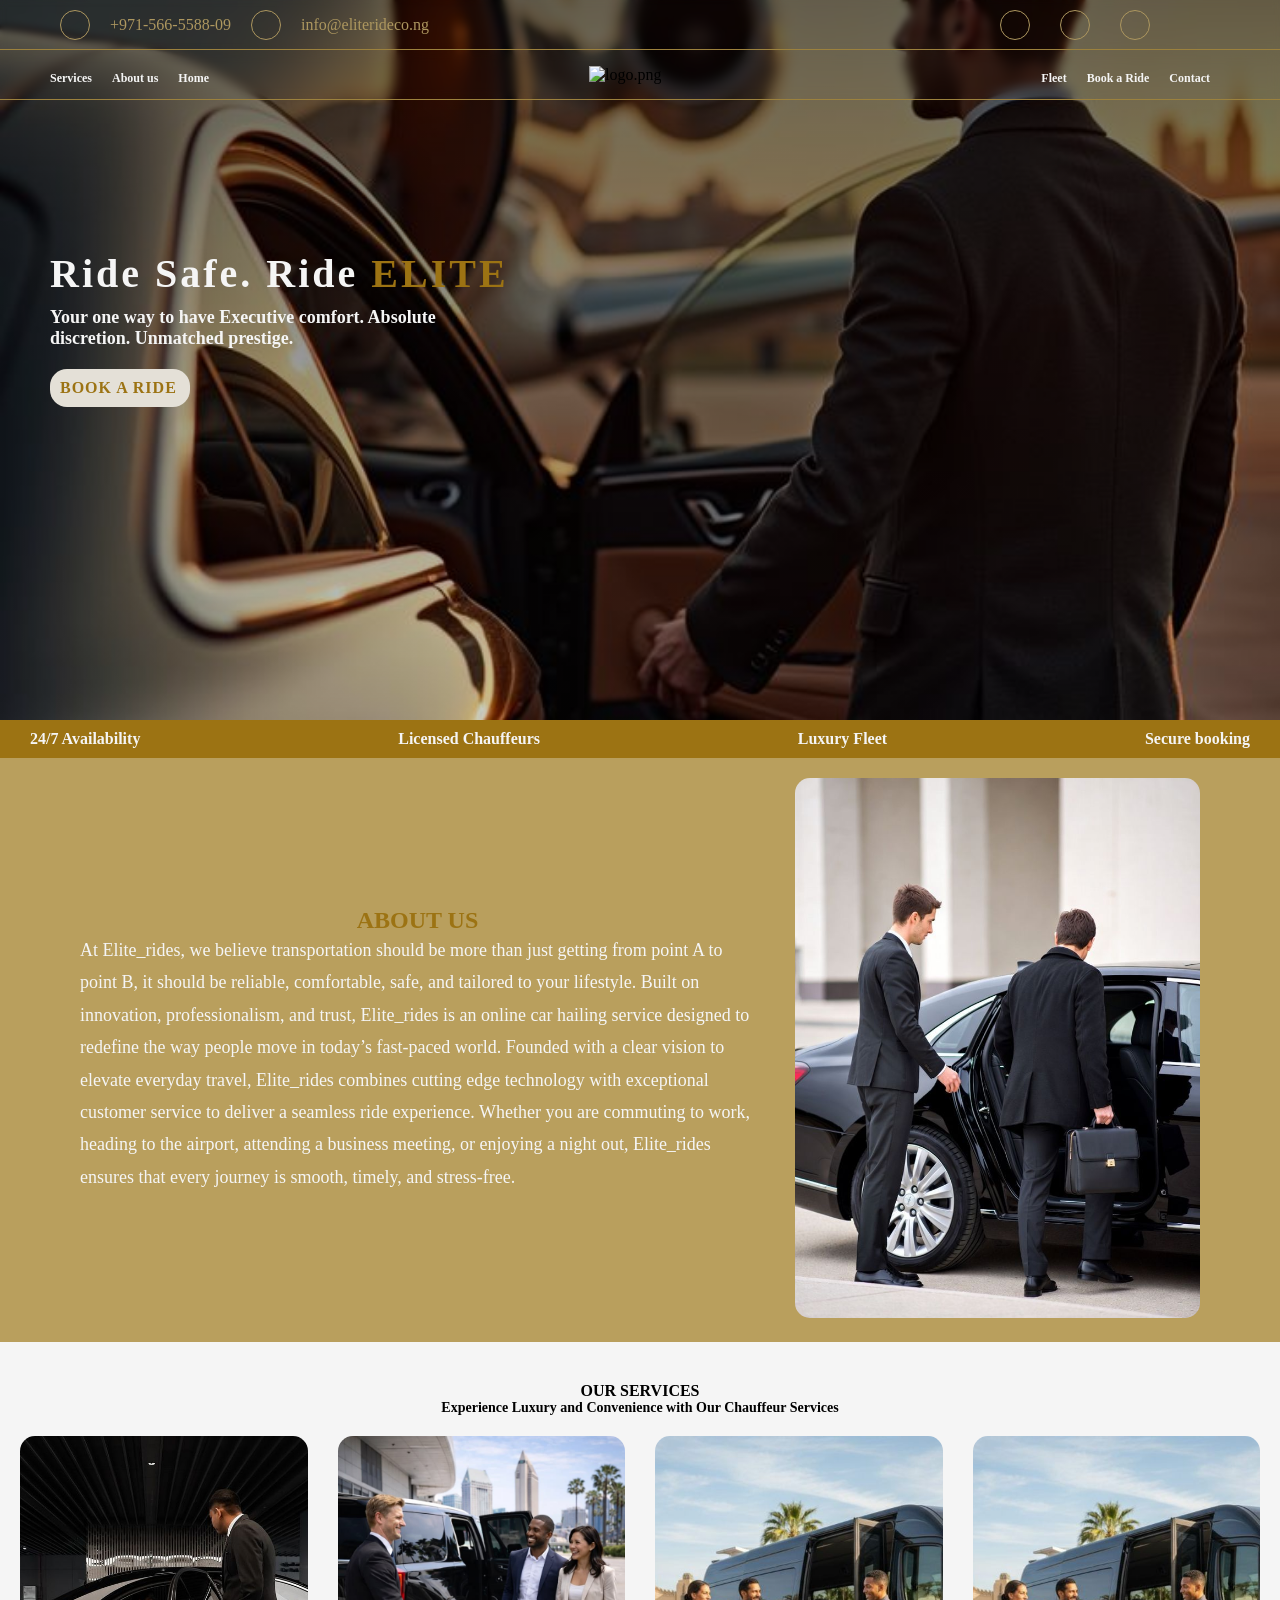
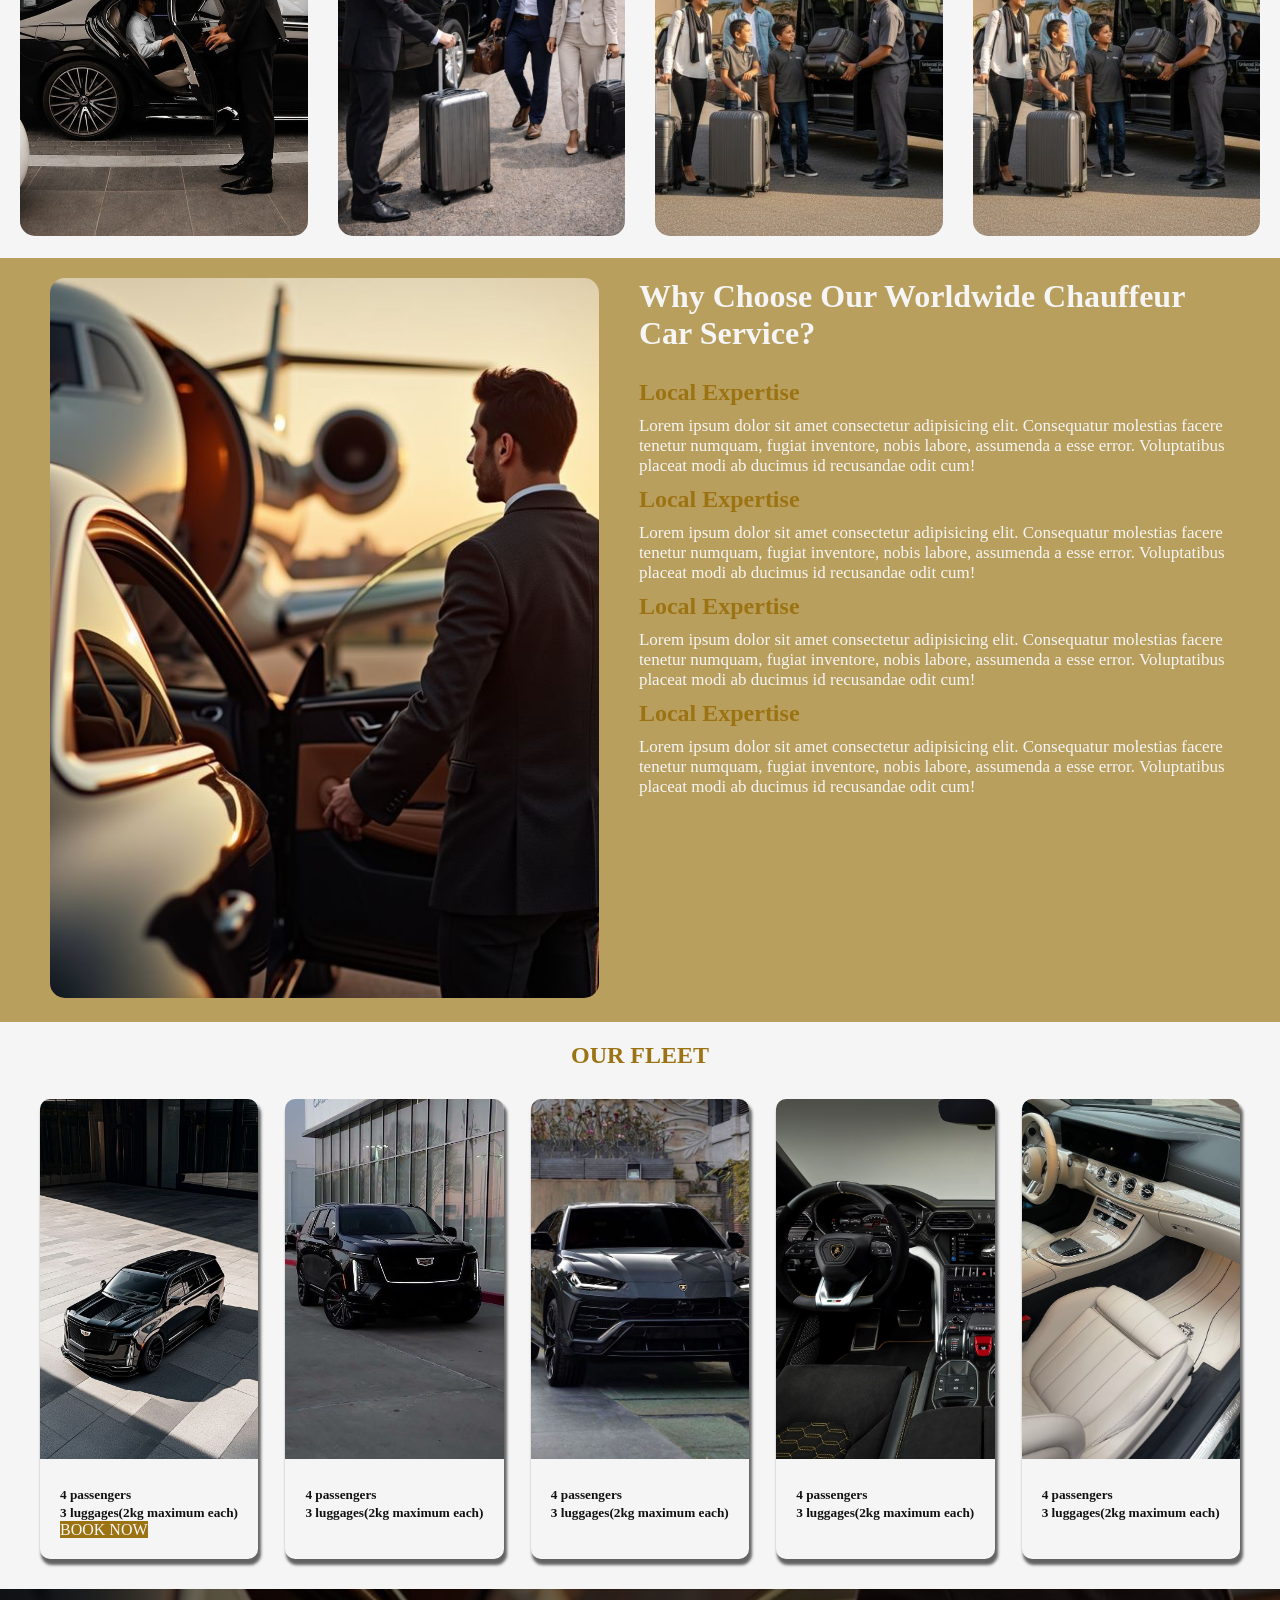
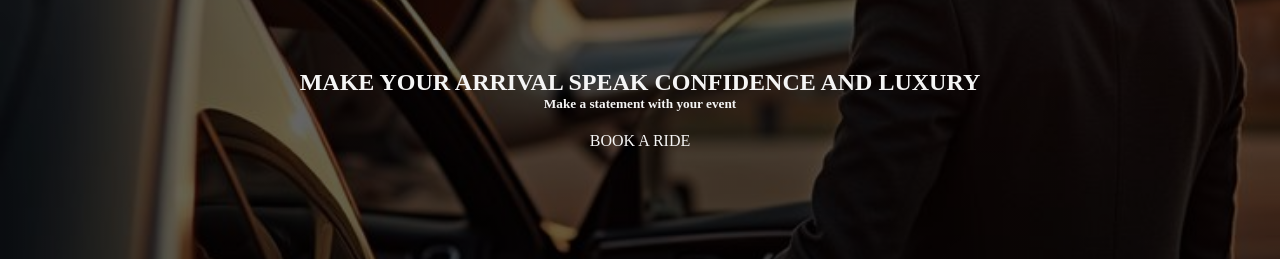
==== index.html @ 99f3d705 "another commit" ====
<!DOCTYPE html>
<html lang="en">
<head>
  <meta charset="UTF-8">
  <meta name="viewport" content="width=device-width, initial-scale=1.0">
  <title>EliteRides</title>
  <link rel="stylesheet" href="styles/index.css">
  <link rel="stylesheet" href="https://cdnjs.cloudflare.com/ajax/libs/font-awesome/7.0.1/css/all.min.css"/>
  <link rel="preconnect" href="https://fonts.googleapis.com">
  <link rel="preconnect" href="https://fonts.gstatic.com">
</head>
<body>
  <div class="header">
    <div class="top-nav">
      <div class="contact">
        <i class="fa-solid fa-phone"></i>
        <p>+971-566-5588-09</p>
        <i class="fa-regular fa-envelope"></i>
        <p>info@eliterideco.ng</p>
      </div>
      <div class="social">
        <a href="#"><i class="fa-brands fa-facebook"></i></a>
        <a href="#"><i class="fa-brands fa-google-plus-g"></i></a>
        <a href=""><i class="fa-brands fa-instagram"></i></a>
      </div>
    </div>

    <div class="navbar">
      <div class="nav">
        <nav class="navbar-links">
          <ul>
            <li><a href="services.html">Services</a></li>
            <li><a href="about.html">About us</a></li>
            <li><a href="#">Home</a></li>
          </ul>
        </nav>
      </div>
      <div class="logo">
        <img src="images/Logo.png" alt="logo.png">
      </div>
      <div class="nav">
        <nav class="navbar-links">
          <ul>
            <li><a href="fleet.html">Fleet</a></li>
            <li><a href="order.html">Book a Ride</a></li>
            <li><a href="contact.html">Contact</a></li>
            <li><a href="signin.html"><i class="fa-solid fa-user"></i></a></li>
          </ul>
        </nav>
      </div>
    </div>
    <div class="hero-text">
      <h1>Ride Safe. Ride <span>ELITE</span></h1>
      <p>Your one way to have Executive comfort. Absolute <br>discretion. Unmatched prestige.</p>
      <a href="">BOOK A RIDE</a>
    </div>
  </div>
  <div class="trust">
    <div class="trust-card">
      <i class="fa-regular fa-clock"></i>
      <p>24/7 Availability</p>
    </div>
    <div class="trust-card">
      <i class="fa-solid fa-user-tie"></i>
      <p>Licensed Chauffeurs</p>
    </div>
    <div class="trust-card">
      <i class="fa-solid fa-car-side"></i>
      <p>Luxury Fleet</p>
    </div>
    <div class="trust-card">
      <i class="fa-solid fa-shield-halved"></i>
      <p>Secure booking</p>
    </div>
  </div>
  <div class="about-us">
    <div class="about-content">
      <h2>ABOUT US</h2>
      <div class="about-text">
        <p>
          At Elite_rides, we believe transportation should be more than just getting from point A to point B, it should be reliable, comfortable, safe, and tailored to your lifestyle. Built on innovation, professionalism, and trust, Elite_rides is an online car hailing service designed to redefine the way people move in today’s fast-paced world.
          Founded with a clear vision to elevate everyday travel, Elite_rides combines cutting edge technology with exceptional customer service to deliver a seamless ride experience. Whether you are commuting to work, heading to the airport, attending a business meeting, or enjoying a night out, Elite_rides ensures that every journey is smooth, timely, and stress-free.
        </p>
      </div>
    </div>
    <div class="about-image">
      <img src="images/about_bg.jpg" >
    </div>
  </div>
  <div class="services">
    <h5>OUR SERVICES</h5>
    <p>Experience Luxury and Convenience with Our Chauffeur Services</p>
    <div class="services-grid">
      <div class="service-card">
        <img src="images/service1.jpg" alt="Airport Transfers">
        <div class="overlay">
          <h3>Airport Transfers</h3>
          <p>Seamless airport rides with luxury comfort and punctual service.</p>
          <a href="#">Contact Us →</a>
        </div>
      </div>
      <div class="service-card">
        <img src="images/service2.jpg" alt="Birthdays">
        <div class="overlay">
          <h3>Birthdays</h3>
          <p>Celebrate your special day in elegance and VIP style.</p>
          <a href="#">Contact Us →</a>
        </div>
      </div>
      <div class="service-card">
        <img src="images/service3.jpg" alt="Birthdays">
        <div class="overlay">
          <h3>Birthdays</h3>
          <p>Celebrate your special day in elegance and VIP style.</p>
          <a href="#">Contact Us →</a>
        </div>
      </div>
      <div class="service-card">
        <img src="images/service3.jpg" alt="Special Events">
        <div class="overlay">
          <h3>Special Events</h3>
          <p>Arrive in sophistication for weddings, galas and exclusive events.</p>
          <a href="#">Contact Us →</a>
        </div>
      </div>
    </div>
  </div>
  <!-- why choose us -->
  <div class="value">
    <div class="value-image">
      <img src="images/hero_bg.jpg" alt="value.png">
    </div>
    <div class="value-text">
      <h1>Why Choose Our Worldwide Chauffeur Car Service?</h1>
      <h2>Local Expertise</h2>
      <p>Lorem ipsum dolor sit amet consectetur adipisicing elit. Consequatur molestias facere tenetur numquam, fugiat inventore, nobis labore, assumenda a esse error. Voluptatibus placeat modi ab ducimus id recusandae odit cum!</p>
      <h2>Local Expertise</h2>
      <p>Lorem ipsum dolor sit amet consectetur adipisicing elit. Consequatur molestias facere tenetur numquam, fugiat inventore, nobis labore, assumenda a esse error. Voluptatibus placeat modi ab ducimus id recusandae odit cum!</p>
      <h2>Local Expertise</h2>
      <p>Lorem ipsum dolor sit amet consectetur adipisicing elit. Consequatur molestias facere tenetur numquam, fugiat inventore, nobis labore, assumenda a esse error. Voluptatibus placeat modi ab ducimus id recusandae odit cum!</p>
      <h2>Local Expertise</h2>
      <p>Lorem ipsum dolor sit amet consectetur adipisicing elit. Consequatur molestias facere tenetur numquam, fugiat inventore, nobis labore, assumenda a esse error. Voluptatibus placeat modi ab ducimus id recusandae odit cum!</p>
    </div>
  </div>
  <section>
    <div class="fleet">
      <h1>OUR FLEET</h1>
      <div class="fleet-grid">
        <div class="fleet-card">     
          <div class="fleet-image">     
            <img src="images/fleet1.jpg" alt="fleet1">
            <img src="images/fleet1b.jpg" alt="fleet1a">
            <img src="images/fleet2.jpg" alt="fleet1b">
            <img src="images/fleet2b.jpg" alt="fleet2b">
            <img src="images/fleet3b.jpg" alt="">
          </div>
          <div class="fleet-text">
            <h5><i class="fa-solid fa-users"></i> 4 passengers</h5>
            <h5><i class="fa-solid fa-suitcase"></i> 3 luggages(2kg maximum each)</h5>
            <a href="order.html">BOOK NOW</a>
          </div>
        </div>
         <div class="fleet-card">     
          <div class="fleet-image">     
            <img src="images/fleet1b.jpg" alt="fleet1a">
            <img src="images/fleet2.jpg" alt="fleet1b">
            <img src="images/fleet1.jpg" alt="fleet1">
            <img src="images/fleet3b.jpg" alt="">
            <img src="images/fleet2b.jpg" alt="fleet2b">
          </div>
          <div class="fleet-text">
            <h5><i class="fa-solid fa-users"></i> 4 passengers</h5>
            <h5><i class="fa-solid fa-suitcase"></i> 3 luggages(2kg maximum each)</h5>
          </div>
        </div>
         <div class="fleet-card">     
          <div class="fleet-image">     
            <img src="images/fleet2.jpg" alt="fleet1b">
            <img src="images/fleet2b.jpg" alt="fleet2b">
            <img src="images/fleet3b.jpg" alt="">
            <img src="images/fleet1b.jpg" alt="fleet1a">
            <img src="images/fleet1.jpg" alt="fleet1">
          </div>
          <div class="fleet-text">
            <h5><i class="fa-solid fa-users"></i> 4 passengers</h5>
            <h5><i class="fa-solid fa-suitcase"></i> 3 luggages(2kg maximum each)</h5>
          </div>
        </div>
        <div class="fleet-card">     
          <div class="fleet-image">     
            <img src="images/fleet2b.jpg" alt="fleet2b">
            <img src="images/fleet3b.jpg" alt="">
            <img src="images/fleet1b.jpg" alt="fleet1a">
            <img src="images/fleet1.jpg" alt="fleet1">
            <img src="images/fleet2.jpg" alt="fleet1b">
          </div>
          <div class="fleet-text">
            <h5><i class="fa-solid fa-users"></i> 4 passengers</h5>
            <h5><i class="fa-solid fa-suitcase"></i> 3 luggages(2kg maximum each)</h5>
          </div>
        </div>
         <div class="fleet-card">     
          <div class="fleet-image">     
            <img src="images/fleet3b.jpg" alt="">
            <img src="images/fleet1.jpg" alt="fleet1">
            <img src="images/fleet1b.jpg" alt="fleet1a">
            <img src="images/fleet2.jpg" alt="fleet1b">
            <img src="images/fleet2b.jpg" alt="fleet2b">
          </div>
          <div class="fleet-text">
            <h5><i class="fa-solid fa-users"></i> 4 passengers</h5>
            <h5><i class="fa-solid fa-suitcase"></i> 3 luggages(2kg maximum each)</h5>
          </div>
        </div>
      </div>
    </div>
  </section>
  <div class="cta">
    <div class="cta-text">
      <h2>MAKE YOUR ARRIVAL SPEAK CONFIDENCE AND LUXURY</h2>
      <h5>Make a statement with your event</h5>
      <a href="order.html">BOOK A RIDE</a>
    </div>
  </div>





  
  <script src="https://cdn.jsdelivr.net/npm/bootstrap@5.3.8/dist/js/bootstrap.bundle.min.js"></script>
</body>
</html>
---- styles/index.css ----
*{
  padding: 0;
  margin: 0;
  box-sizing: border-box;
}
body{
  font-family: "Lora", serif;
  background-color: #f5f5f5;
}
.header{
  background:linear-gradient(rgba(0,0,0,0.6),rgba(0,0,0,0.2)), url(../images/hero_bg.jpg);
  object-fit: center;
  background-size: cover;
  background-repeat: no-repeat;
  background-position: center;
  min-height: 80vh;
  width: 100%;
}
.top-nav{
  background: linear-gradient(rgba(0,0,0,0.4));
  backdrop-filter: blur(3px);
  border-bottom: 1px solid #9c813d;
  height: 50px;
  align-items: center;
  padding: 20px;
  display: flex;
  justify-content: space-between;
}
.contact{
  display: flex;
  gap: 20px;
  margin:0 40px;
  align-items: center;
  color: #ad975f;
}
.social{
  margin-right: 60px;
  padding-right: 50px;
  display: flex;
  gap: 30px;
}
.social a{
  text-decoration: none;
}
.contact i,
.social i{
  width: 30px;
  height: 30px;
  border: 1px solid #ad975f;  
  border-radius: 50%;         
  display: flex;
  align-items: center;
  justify-content: center;
  font-size: 13px;
  transition: 0.4s ease;
}
.social i{
  color: #ad975f;
}
.social i:hover{
  transform: translateX(-10px);
  color: #9c7313;            
  transition: 0.4s ease-in-out;
}
.navbar{
  display: flex;
  align-items: center;
  justify-content: space-between;
  padding: 10px 30px;
  background:linear-gradient(rgba(0,0,0,0.4));
  backdrop-filter: blur(6px);
  border-bottom: 1px solid #9c813d;
  height: 50px;
}
.logo img{
  height: 110px;
}
.navbar-links ul{
  display: flex;
  list-style: none;
  font-size: 12px;
  font-weight: 600;
  gap: 20px;
  padding-top: 7px;
}
.navbar-links a{
  text-decoration: none;
  color: #f5f5f5;
  font-size: 12px;
}
.navbar-links a:hover{
  color: #ad975f;
  cursor: pointer;
  transition: 0.4s ease;
}
.nav{
  padding: 0 20px;
}
.hero-text{
  display: flex;
  flex-direction: column;
  align-items: left;
  margin-top: 100px;
  padding: 50px;
  color: #f5f5f5;
  gap: 10px;
  text-wrap: wrap;
}
span{
  color: #9c7313;
}
.hero-text h1{
  font-weight: 900;
  font-size: 40px;
  letter-spacing: 3px;
}
.hero-text p{
  font-size: 18px;
  font-weight: 800;
}
.hero-text a{
  margin-top: 10px;
  letter-spacing: 1px;
  padding: 10px;
  font-size: 16px;
  font-weight: bolder;
  border-radius: 17px;
  text-decoration: none;
  color: #9c7313;
  background: #e4e0d7;
  width: 140px;
  position: left;
  transition: 0.6s ease-in-out;
} 
.hero-text a:hover{
  color: #f5f5f5;
  background: #9c7313;
  cursor: pointer;
}
.trust{
  display: flex;
  justify-content: space-between;
  padding: 10px 30px;
  background: #9c7313;
}
.trust-card{
  text-align: center;
  font-weight: 600;
  color: #f5f5f5;
}
.trust-card i{
  font-size: 18px;
}
.trust-card p{
  font-size: 16px;
}
.about-content h2{
  color: #9c7313;
  text-align: center;
}
.about-us{
  display: flex;
  gap: 20px;
  padding: 20px 80px ;
  align-items: center;
  justify-content: space-between;
  gap: 40px;
  background: #b99f5d;
  color: #f5f5f5;
}
.about-content{
  flex: 1.5;
}
.about-text p{
  line-height: 1.8;
  font-size: 18px;
  font-weight: 500;
}
.about-image{
  flex: 0.9;
}
.about-image img{
  width: 100%;
  border-radius: 15px;
  height: 60vh;
  object-fit: cover;
}
.services{
  background: #f5f5f5;
  padding: 20px;
}
.services h5,
.services p{
  text-align: center;
}
.services h5{
  font-size: 16px;
  margin-top: 20px;
  font-weight: 900;
}
.services p{
  font-size: 14px;
  font-weight: 800;
  margin-bottom: 20px;
}
.services-grid{
  display: flex;
  gap: 30px;
}
.service-card{
  position: relative;
  width: 100%;
  height: 400px;
  border-radius: 15px;
  overflow: hidden;
  cursor: pointer;
}
.service-card img{
  width: 100%;
  height: 100%;
  object-fit: cover;
  transition: transform 0.5s ease;
}
.overlay{
  position: absolute;
  inset: 0;
  background: rgba(51, 46, 41, 0.6);
  color: #f5f5f5;
  padding: 20px;
  display: flex;
  flex-direction: column;
  justify-content: flex-end;
  opacity: 0;
  transition: opacity 0.4s ease;
}
.overlay h3{
 margin-bottom: 25px;
}
.overlay a{
  text-decoration: none;
  color: #9c7313;
  font-weight: 700;
}
.overlay a:hover{
  color: #f5f5f5;
  transition: 0.3s ease-in-out;
}
.service-card:hover img{
  transform: scale(1.1);
}
.service-card:hover .overlay{
  opacity: 1;
}
.value{
  display: flex;
  gap: 40px;
  background: #b99f5d;
  color: #f5f5f5;
  padding: 20px 50px ;
  margin-top: 2px;
}
.value-image{
  flex: 1.3;
}
.value-image img{
  width: 100%;
  border-radius: 15px;
  height: 80vh;
  object-fit: cover;
}
.value-text{
  flex: 1.4;
}
.value-text h1{
  color:#f5f5f5;
  margin-bottom: 17px;
  font-weight: 900;
}
.value-text h2{
  color:#9c7313;
  margin-bottom: 10px;
  padding-top: 10px;
}
.value-text p{
  color: #f5f5f5;
  font-size: 17px;
}
.fleet h1{
  color: #9c7313;
  text-align: center;
  padding: 20px;
  font-weight: 800;
}
.fleet-grid{
  padding: 10px 40px;
  display: flex;
  gap: 27px;
}
.fleet-card{
  width: 100%;
  display: flex;
  flex-direction: column;
  gap: 6px;
  border-radius: 10px;
  margin-bottom: 20px;
  position: relative;
  overflow: hidden;
  box-shadow: 2px 5px 3px 1px rgba(0,0,0,0.6);
}
.fleet-image{
  display: flex;
  width: 500%; 
  height: 40vh;
  animation: slideShow 24s infinite ;
}
.fleet-image img{
  width: 20%;
  height: 40vh;
  object-fit: cover;
  object-position: center;
  flex-shrink: 0;
}
@keyframes slideShow {
  0%, 20% {transform: translateX(0); }
  25%, 45% { transform: translateX(-20%); }
  50%, 70% { transform: translateX(-40%); }
  75%, 95% { transform: translateX(-60%); }
  99.9% { transform: translateX(-80%); }
  100%{transform: translateX(100%);}
}
.fleet-text{
  padding: 20px;
}
.fleet-text h5 i{
  color: #9c7313;
  font-size: 16px;
}
.fleet-text h5{
  color: #111111;
  font-weight: bold;
}
.fleet-text a{
  text-decoration: none;
  color: #f5f5f5;
  background: #9c7313;
}
.cta{
  background: linear-gradient(rgba(0,0,0,0.6), rgba(0,0,0,0.6)), url(../images/hero_bg.jpg) ;
  height: 30vh;
 background-position: center;
 background-repeat: no-repeat;
 background-size: cover;
 text-align: center;
 padding: 80px;
 color: #f5f5f5;
}
.cta a{
  display: block;
  color: #f5f5f5;
  text-decoration: none;
  padding-top: 20px;
}
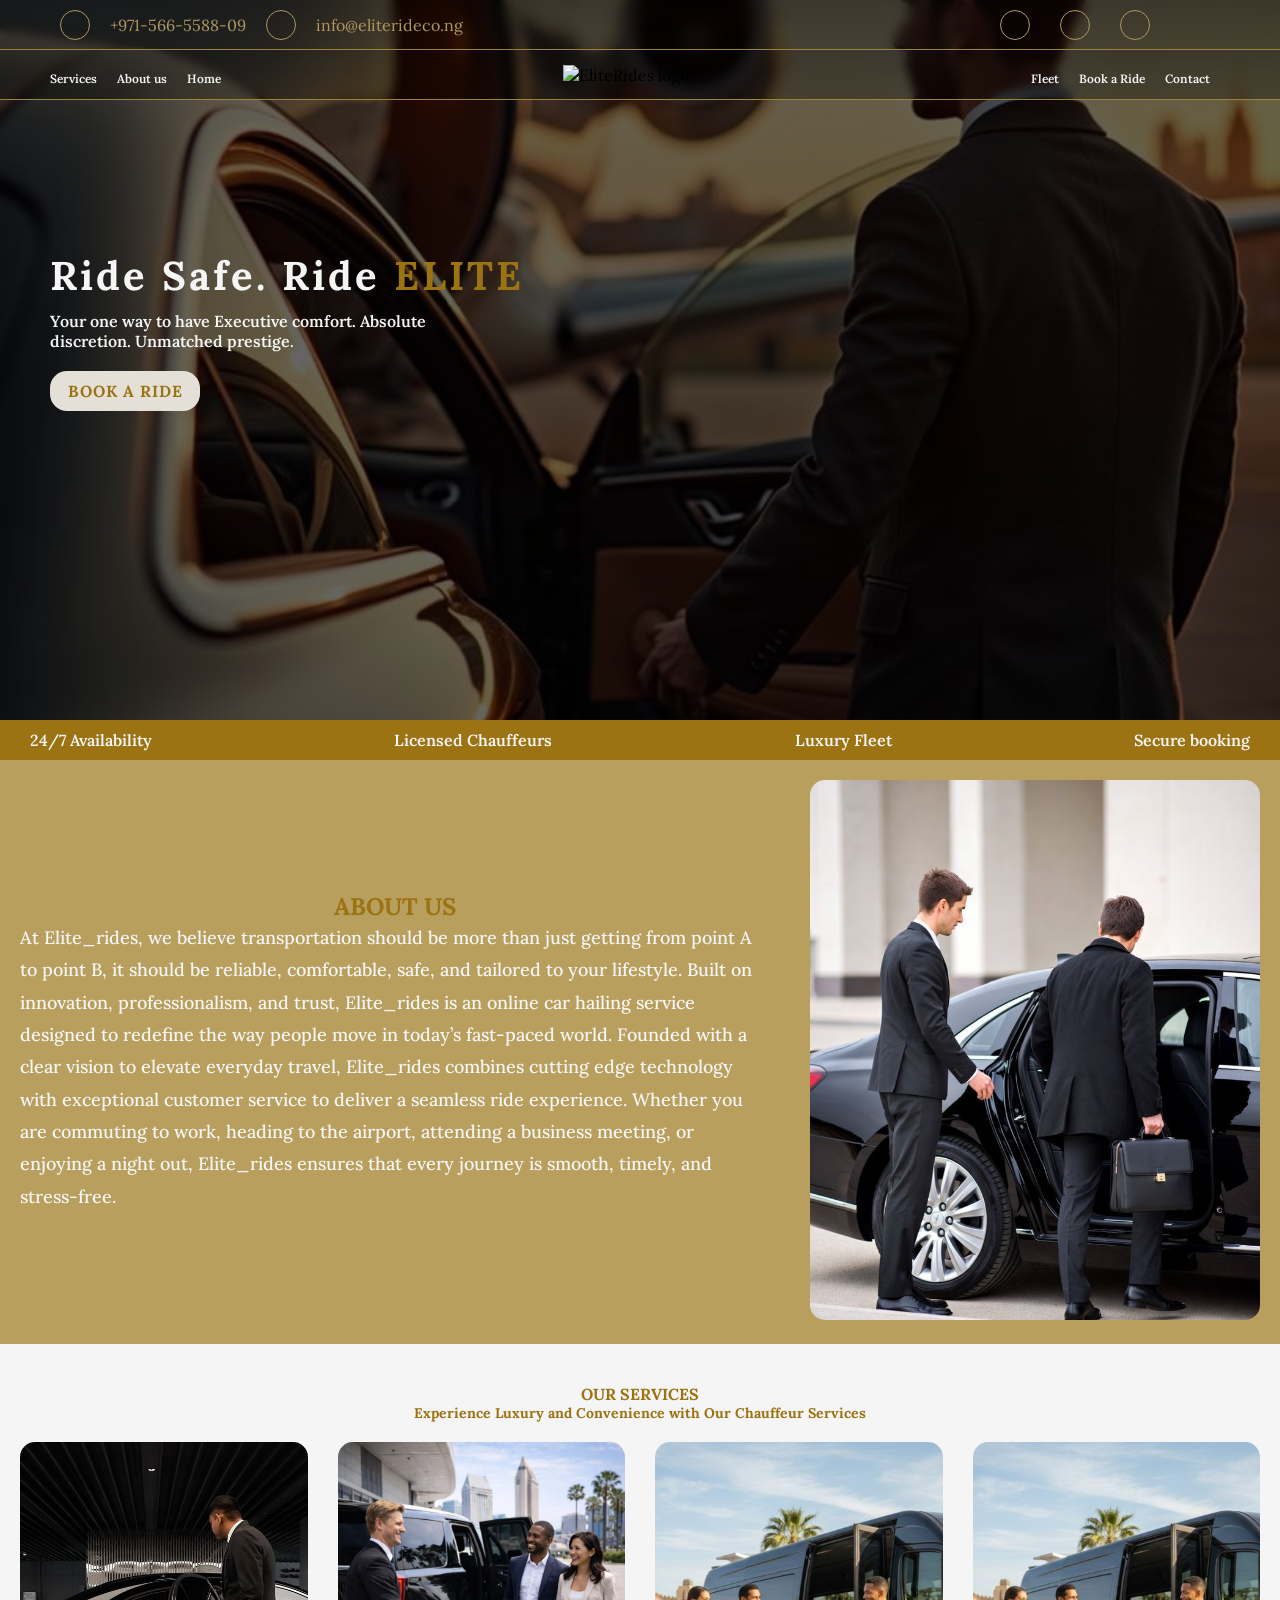
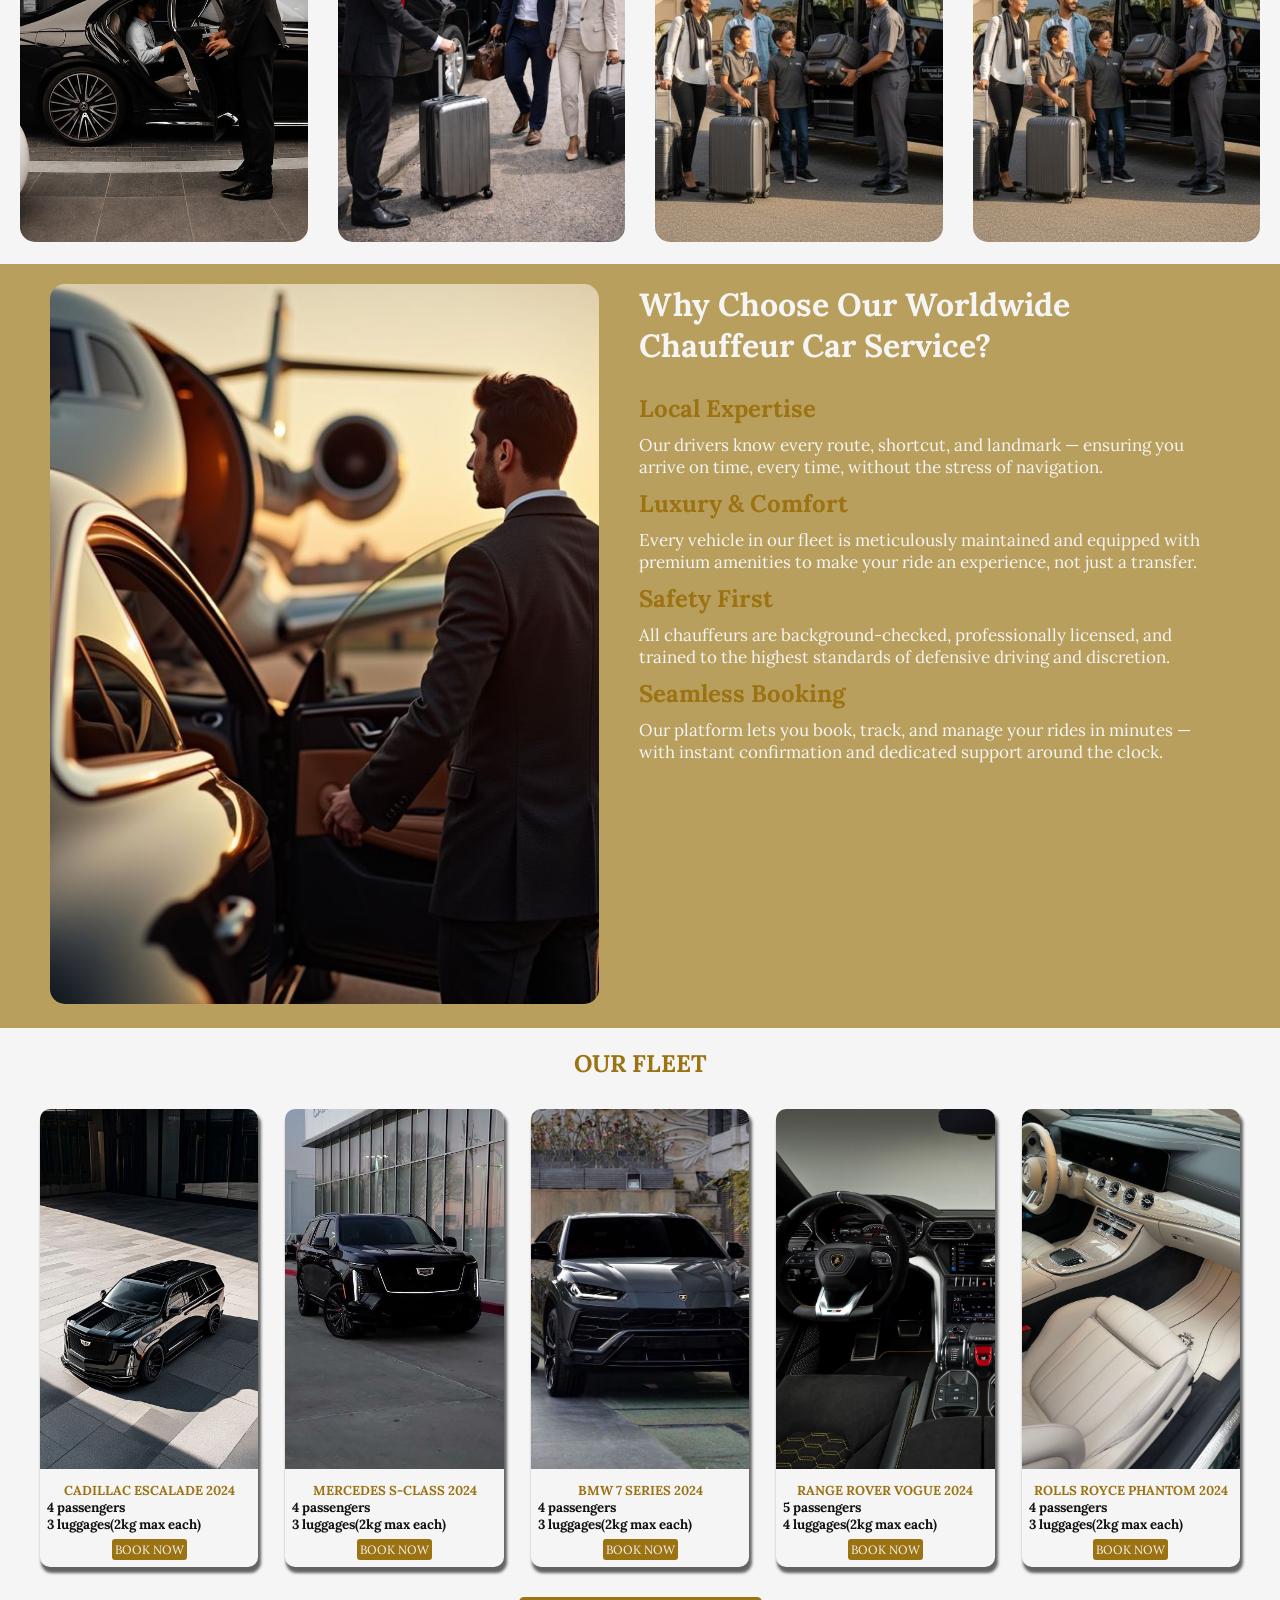
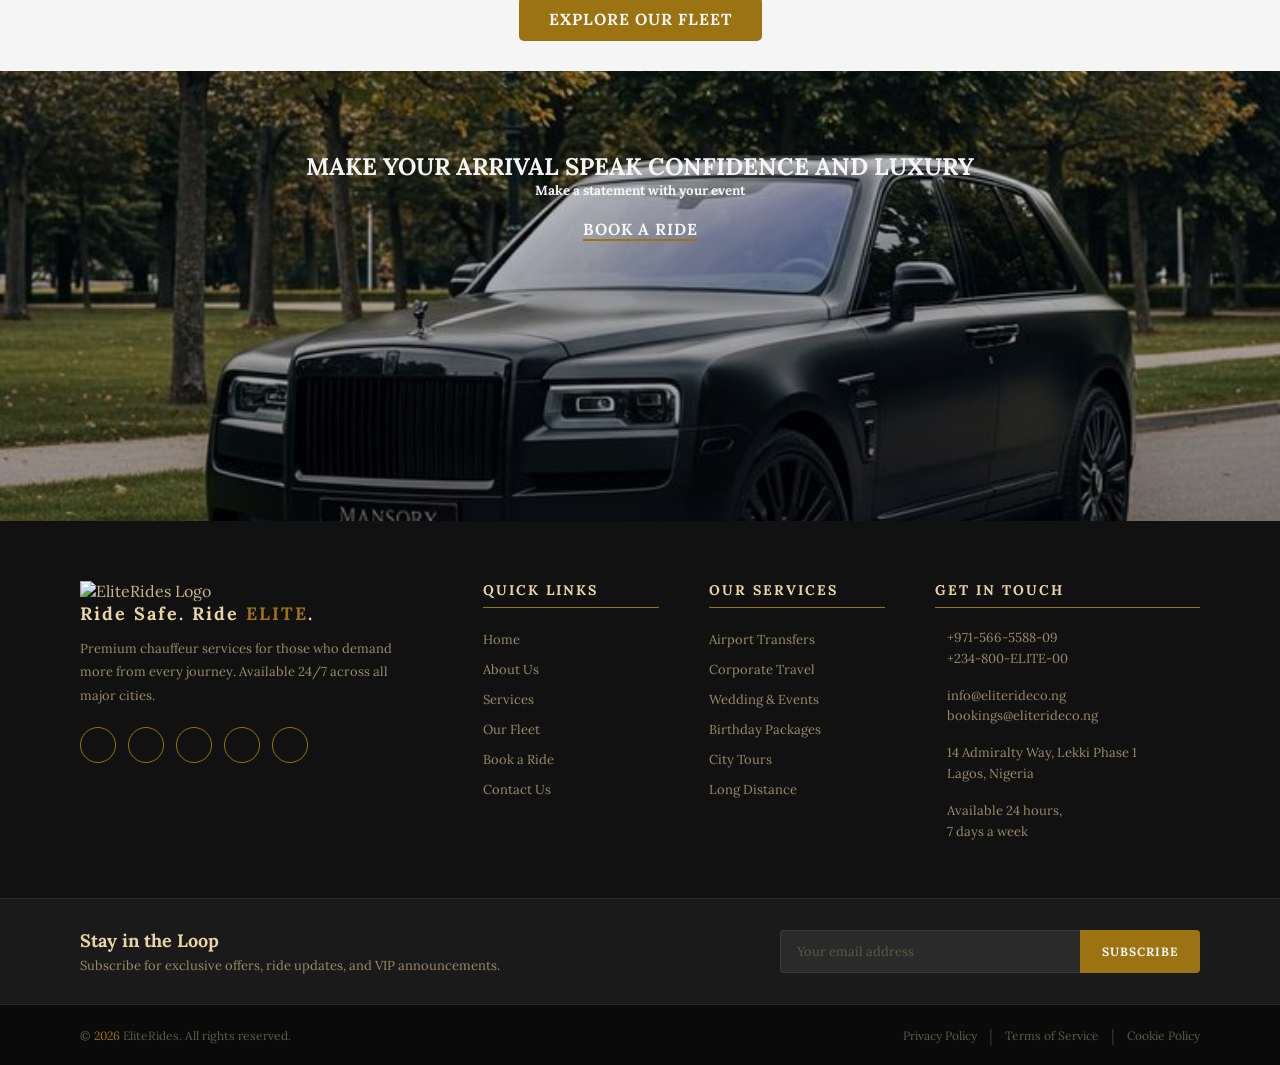
==== commit 10c5b3f5: "update" ====
--- a/index.html
+++ b/index.html
@@ -5,9 +5,8 @@
   <meta name="viewport" content="width=device-width, initial-scale=1.0">
   <title>EliteRides</title>
   <link rel="stylesheet" href="styles/index.css">
-  <link rel="stylesheet" href="https://cdnjs.cloudflare.com/ajax/libs/font-awesome/7.0.1/css/all.min.css"/>
-  <link rel="preconnect" href="https://fonts.googleapis.com">
-  <link rel="preconnect" href="https://fonts.gstatic.com">
+ <link rel="stylesheet" href="https://cdnjs.cloudflare.com/ajax/libs/font-awesome/7.0.1/css/all.min.css"/>
+ <link href="https://fonts.googleapis.com/css2?family=Lora:wght@400;500;600;700;800;900&family=Cormorant+Garamond:wght@300;400;600;700&display=swap" rel="stylesheet">
 </head>
 <body>
   <div class="header">
@@ -36,7 +35,7 @@
         </nav>
       </div>
       <div class="logo">
-        <img src="images/Logo.png" alt="logo.png">
+        <img src="images/Logo.png" alt="EliteRides logo">
       </div>
       <div class="nav">
         <nav class="navbar-links">
@@ -52,9 +51,11 @@
     <div class="hero-text">
       <h1>Ride Safe. Ride <span>ELITE</span></h1>
       <p>Your one way to have Executive comfort. Absolute <br>discretion. Unmatched prestige.</p>
-      <a href="">BOOK A RIDE</a>
-    </div>
-  </div>
+      <a href="booking.html">BOOK A RIDE</a>
+    </div>
+  </div>
+
+  <!-- Trust Bar -->
   <div class="trust">
     <div class="trust-card">
       <i class="fa-regular fa-clock"></i>
@@ -73,6 +74,8 @@
       <p>Secure booking</p>
     </div>
   </div>
+
+  <!-- About Us -->
   <div class="about-us">
     <div class="about-content">
       <h2>ABOUT US</h2>
@@ -84,9 +87,11 @@
       </div>
     </div>
     <div class="about-image">
-      <img src="images/about_bg.jpg" >
-    </div>
-  </div>
+      <img src="images/about_bg.jpg" alt="about EliteRides" >
+    </div>
+  </div>
+
+  <!-- services -->
   <div class="services">
     <h5>OUR SERVICES</h5>
     <p>Experience Luxury and Convenience with Our Chauffeur Services</p>
@@ -96,7 +101,7 @@
         <div class="overlay">
           <h3>Airport Transfers</h3>
           <p>Seamless airport rides with luxury comfort and punctual service.</p>
-          <a href="#">Contact Us →</a>
+          <a href="contact.html">Contact Us →</a>
         </div>
       </div>
       <div class="service-card">
@@ -104,15 +109,15 @@
         <div class="overlay">
           <h3>Birthdays</h3>
           <p>Celebrate your special day in elegance and VIP style.</p>
-          <a href="#">Contact Us →</a>
+          <a href="contact.html">Contact Us →</a>
         </div>
       </div>
       <div class="service-card">
-        <img src="images/service3.jpg" alt="Birthdays">
+        <img src="images/service3.jpg" alt="Corporate Travel">
         <div class="overlay">
-          <h3>Birthdays</h3>
-          <p>Celebrate your special day in elegance and VIP style.</p>
-          <a href="#">Contact Us →</a>
+          <h3>Corporate Travel</h3>
+          <p>Executive transfers for meetings, roadshows, and business events.</p>
+          <a href="contact.html">Contact Us →</a>
         </div>
       </div>
       <div class="service-card">
@@ -120,28 +125,31 @@
         <div class="overlay">
           <h3>Special Events</h3>
           <p>Arrive in sophistication for weddings, galas and exclusive events.</p>
-          <a href="#">Contact Us →</a>
-        </div>
-      </div>
-    </div>
-  </div>
-  <!-- why choose us -->
-  <div class="value">
+          <a href="contact.html">Contact Us →</a>
+        </div>
+      </div>
+    </div>
+  </div>
+  
+   <!-- why choose us -->
+   <div class="value">
     <div class="value-image">
       <img src="images/hero_bg.jpg" alt="value.png">
     </div>
     <div class="value-text">
       <h1>Why Choose Our Worldwide Chauffeur Car Service?</h1>
       <h2>Local Expertise</h2>
-      <p>Lorem ipsum dolor sit amet consectetur adipisicing elit. Consequatur molestias facere tenetur numquam, fugiat inventore, nobis labore, assumenda a esse error. Voluptatibus placeat modi ab ducimus id recusandae odit cum!</p>
-      <h2>Local Expertise</h2>
-      <p>Lorem ipsum dolor sit amet consectetur adipisicing elit. Consequatur molestias facere tenetur numquam, fugiat inventore, nobis labore, assumenda a esse error. Voluptatibus placeat modi ab ducimus id recusandae odit cum!</p>
-      <h2>Local Expertise</h2>
-      <p>Lorem ipsum dolor sit amet consectetur adipisicing elit. Consequatur molestias facere tenetur numquam, fugiat inventore, nobis labore, assumenda a esse error. Voluptatibus placeat modi ab ducimus id recusandae odit cum!</p>
-      <h2>Local Expertise</h2>
-      <p>Lorem ipsum dolor sit amet consectetur adipisicing elit. Consequatur molestias facere tenetur numquam, fugiat inventore, nobis labore, assumenda a esse error. Voluptatibus placeat modi ab ducimus id recusandae odit cum!</p>
-    </div>
-  </div>
+      <p>Our drivers know every route, shortcut, and landmark — ensuring you arrive on time, every time, without the stress of navigation.</p>
+      <h2>Luxury & Comfort</h2>
+      <p>Every vehicle in our fleet is meticulously maintained and equipped with premium amenities to make your ride an experience, not just a transfer.</p>
+      <h2>Safety First</h2>
+      <p>All chauffeurs are background-checked, professionally licensed, and trained to the highest standards of defensive driving and discretion.</p>
+      <h2>Seamless Booking</h2>
+      <p>Our platform lets you book, track, and manage your rides in minutes — with instant confirmation and dedicated support around the clock.</p>
+    </div>
+  </div>
+
+  <!-- fleet -->
   <section>
     <div class="fleet">
       <h1>OUR FLEET</h1>
@@ -152,12 +160,13 @@
             <img src="images/fleet1b.jpg" alt="fleet1a">
             <img src="images/fleet2.jpg" alt="fleet1b">
             <img src="images/fleet2b.jpg" alt="fleet2b">
-            <img src="images/fleet3b.jpg" alt="">
-          </div>
-          <div class="fleet-text">
+            <img src="images/fleet3b.jpg" alt="fleet3b">
+          </div>
+          <div class="fleet-text">
+            <h4>CADILLAC ESCALADE 2024</h4>
             <h5><i class="fa-solid fa-users"></i> 4 passengers</h5>
-            <h5><i class="fa-solid fa-suitcase"></i> 3 luggages(2kg maximum each)</h5>
-            <a href="order.html">BOOK NOW</a>
+            <h5><i class="fa-solid fa-suitcase"></i> 3 luggages(2kg max each)</h5>
+            <a href="booking.html">BOOK NOW</a>
           </div>
         </div>
          <div class="fleet-card">     
@@ -165,69 +174,180 @@
             <img src="images/fleet1b.jpg" alt="fleet1a">
             <img src="images/fleet2.jpg" alt="fleet1b">
             <img src="images/fleet1.jpg" alt="fleet1">
-            <img src="images/fleet3b.jpg" alt="">
-            <img src="images/fleet2b.jpg" alt="fleet2b">
-          </div>
-          <div class="fleet-text">
+            <img src="images/fleet3b.jpg" alt="fleet3b">
+            <img src="images/fleet2b.jpg" alt="fleet2b">
+          </div>
+          <div class="fleet-text">
+             <h4>MERCEDES S-CLASS 2024</h4>
             <h5><i class="fa-solid fa-users"></i> 4 passengers</h5>
-            <h5><i class="fa-solid fa-suitcase"></i> 3 luggages(2kg maximum each)</h5>
+            <h5><i class="fa-solid fa-suitcase"></i> 3 luggages(2kg max each)</h5>
+            <a href="booking.html">BOOK NOW</a>
           </div>
         </div>
          <div class="fleet-card">     
           <div class="fleet-image">     
             <img src="images/fleet2.jpg" alt="fleet1b">
             <img src="images/fleet2b.jpg" alt="fleet2b">
-            <img src="images/fleet3b.jpg" alt="">
-            <img src="images/fleet1b.jpg" alt="fleet1a">
-            <img src="images/fleet1.jpg" alt="fleet1">
-          </div>
-          <div class="fleet-text">
+            <img src="images/fleet3b.jpg" alt="fleet3b">
+            <img src="images/fleet1b.jpg" alt="fleet1a">
+            <img src="images/fleet1.jpg" alt="fleet1">
+          </div>
+          <div class="fleet-text">
+             <h4>BMW 7 SERIES 2024</h4>
             <h5><i class="fa-solid fa-users"></i> 4 passengers</h5>
-            <h5><i class="fa-solid fa-suitcase"></i> 3 luggages(2kg maximum each)</h5>
+            <h5><i class="fa-solid fa-suitcase"></i> 3 luggages(2kg max each)</h5>
+            <a href="booking.html">BOOK NOW</a>
           </div>
         </div>
         <div class="fleet-card">     
           <div class="fleet-image">     
             <img src="images/fleet2b.jpg" alt="fleet2b">
-            <img src="images/fleet3b.jpg" alt="">
-            <img src="images/fleet1b.jpg" alt="fleet1a">
-            <img src="images/fleet1.jpg" alt="fleet1">
-            <img src="images/fleet2.jpg" alt="fleet1b">
-          </div>
-          <div class="fleet-text">
+            <img src="images/fleet3b.jpg" alt="fleet3b">
+            <img src="images/fleet1b.jpg" alt="fleet1a">
+            <img src="images/fleet1.jpg" alt="fleet1">
+            <img src="images/fleet2.jpg" alt="fleet1b">
+          </div>
+          <div class="fleet-text">
+            <h4>RANGE ROVER VOGUE 2024</h4>
+            <h5><i class="fa-solid fa-users"></i> 5 passengers</h5>
+            <h5><i class="fa-solid fa-suitcase"></i> 4 luggages(2kg max each)</h5>
+            <a href="booking.html">BOOK NOW</a>
+          </div>
+        </div>
+        <div class="fleet-card">     
+          <div class="fleet-image">     
+            <img src="images/fleet3b.jpg" alt="fleet3b">
+            <img src="images/fleet1.jpg" alt="fleet1">
+            <img src="images/fleet1b.jpg" alt="fleet1a">
+            <img src="images/fleet2.jpg" alt="fleet1b">
+            <img src="images/fleet2b.jpg" alt="fleet2b">
+          </div>
+          <div class="fleet-text">
+            <h4>ROLLS ROYCE PHANTOM 2024</h4>
             <h5><i class="fa-solid fa-users"></i> 4 passengers</h5>
-            <h5><i class="fa-solid fa-suitcase"></i> 3 luggages(2kg maximum each)</h5>
-          </div>
-        </div>
-         <div class="fleet-card">     
-          <div class="fleet-image">     
-            <img src="images/fleet3b.jpg" alt="">
-            <img src="images/fleet1.jpg" alt="fleet1">
-            <img src="images/fleet1b.jpg" alt="fleet1a">
-            <img src="images/fleet2.jpg" alt="fleet1b">
-            <img src="images/fleet2b.jpg" alt="fleet2b">
-          </div>
-          <div class="fleet-text">
-            <h5><i class="fa-solid fa-users"></i> 4 passengers</h5>
-            <h5><i class="fa-solid fa-suitcase"></i> 3 luggages(2kg maximum each)</h5>
-          </div>
-        </div>
-      </div>
+            <h5><i class="fa-solid fa-suitcase"></i> 3 luggages(2kg max each)</h5>
+            <a href="booking.html">BOOK NOW</a>
+          </div>
+        </div>
+      </div>
+      <a href="fleet.html" class="fleet-explore-btn">EXPLORE OUR FLEET</a>
     </div>
   </section>
+
+    <!-- CTA -->
   <div class="cta">
     <div class="cta-text">
       <h2>MAKE YOUR ARRIVAL SPEAK CONFIDENCE AND LUXURY</h2>
       <h5>Make a statement with your event</h5>
-      <a href="order.html">BOOK A RIDE</a>
-    </div>
-  </div>
-
+      <a href="booking.html">BOOK A RIDE</a>
+    </div>
+  </div>
+
+  <!-- FOOTER -->
+  <footer class="footer">
+    <div class="footer-top">
+      <div class="footer-brand">
+        <img src="images/Logo.png" alt="EliteRides Logo" class="footer-logo">
+        <p class="footer-tagline">Ride Safe. Ride <span>ELITE</span>.</p>
+        <p class="footer-desc">Premium chauffeur services for those who demand more from every journey. Available 24/7 across all major cities.</p>
+        <div class="footer-social">
+          <a href="#" aria-label="Facebook"><i class="fa-brands fa-facebook-f"></i></a>
+          <a href="#" aria-label="Instagram"><i class="fa-brands fa-instagram"></i></a>
+          <a href="#" aria-label="Twitter"><i class="fa-brands fa-x-twitter"></i></a>
+          <a href="#" aria-label="LinkedIn"><i class="fa-brands fa-linkedin-in"></i></a>
+          <a href="#" aria-label="WhatsApp"><i class="fa-brands fa-whatsapp"></i></a>
+        </div>
+      </div>
+
+      <div class="footer-links">
+        <h4>Quick Links</h4>
+        <ul>
+          <li><a href="index.html">Home</a></li>
+          <li><a href="about.html">About Us</a></li>
+          <li><a href="services.html">Services</a></li>
+          <li><a href="fleet.html">Our Fleet</a></li>
+          <li><a href="booking.html">Book a Ride</a></li>
+          <li><a href="contact.html">Contact Us</a></li>
+        </ul>
+      </div>
+
+      <div class="footer-links">
+        <h4>Our Services</h4>
+        <ul>
+          <li><a href="#">Airport Transfers</a></li>
+          <li><a href="#">Corporate Travel</a></li>
+          <li><a href="#">Wedding & Events</a></li>
+          <li><a href="#">Birthday Packages</a></li>
+          <li><a href="#">City Tours</a></li>
+          <li><a href="#">Long Distance</a></li>
+        </ul>
+      </div>
+
+      <div class="footer-contact">
+        <h4>Get In Touch</h4>
+        <div class="footer-contact-item">
+          <i class="fa-solid fa-phone"></i>
+          <div>
+            <p>+971-566-5588-09</p>
+            <p>+234-800-ELITE-00</p>
+          </div>
+        </div>
+        <div class="footer-contact-item">
+          <i class="fa-regular fa-envelope"></i>
+          <div>
+            <p>info@eliterideco.ng</p>
+            <p>bookings@eliterideco.ng</p>
+          </div>
+        </div>
+        <div class="footer-contact-item">
+          <i class="fa-solid fa-location-dot"></i>
+          <div>
+            <p>14 Admiralty Way, Lekki Phase 1</p>
+            <p>Lagos, Nigeria</p>
+          </div>
+        </div>
+        <div class="footer-contact-item">
+          <i class="fa-regular fa-clock"></i>
+          <div>
+            <p>Available 24 hours,</p>
+            <p>7 days a week</p>
+          </div>
+        </div>
+      </div>
+    </div>
+
+    <div class="footer-newsletter">
+      <div class="newsletter-inner">
+        <div class="newsletter-text">
+          <h4>Stay in the Loop</h4>
+          <p>Subscribe for exclusive offers, ride updates, and VIP announcements.</p>
+        </div>
+        <div class="newsletter-form">
+          <input type="email" placeholder="Your email address" id="newsletter-email">
+          <button onclick="subscribeNewsletter()">SUBSCRIBE</button>
+        </div>
+      </div>
+    </div>
+
+    <div class="footer-bottom">
+      <p>© <span id="year"></span> EliteRides. All rights reserved.</p>
+      <div class="footer-legal">
+        <a href="#">Privacy Policy</a>
+        <span>|</span>
+        <a href="#">Terms of Service</a>
+        <span>|</span>
+        <a href="#">Cookie Policy</a>
+      </div>
+    </div>
+  </footer>
 
 
 
 
   
-  <script src="https://cdn.jsdelivr.net/npm/bootstrap@5.3.8/dist/js/bootstrap.bundle.min.js"></script>
+  <script src="https://cdn.jsdelivr.net/npm/bootstrap@5.3.8/dist/js/bootstrap.bundle.min.js"></script> 
+  <script src="index.js"></script>       
+      
+  
 </body>
 </html>
--- a/styles/index.css
+++ b/styles/index.css
@@ -8,8 +8,7 @@
   background-color: #f5f5f5;
 }
 .header{
-  background:linear-gradient(rgba(0,0,0,0.6),rgba(0,0,0,0.2)), url(../images/hero_bg.jpg);
-  object-fit: center;
+  background:linear-gradient(rgba(0,0,0,0.6),rgba(0,0,0,0.6)), url(../images/hero_bg.jpg);
   background-size: cover;
   background-repeat: no-repeat;
   background-position: center;
@@ -17,8 +16,8 @@
   width: 100%;
 }
 .top-nav{
-  background: linear-gradient(rgba(0,0,0,0.4));
-  backdrop-filter: blur(3px);
+  background: linear-gradient(rgba(0,0,0,0.4), rgba(0,0,0,0.3));
+  backdrop-filter: blur(6px);
   border-bottom: 1px solid #9c813d;
   height: 50px;
   align-items: center;
@@ -29,7 +28,7 @@
 .contact{
   display: flex;
   gap: 20px;
-  margin:0 40px;
+  margin: 0 40px;
   align-items: center;
   color: #ad975f;
 }
@@ -67,8 +66,8 @@
   align-items: center;
   justify-content: space-between;
   padding: 10px 30px;
-  background:linear-gradient(rgba(0,0,0,0.4));
-  backdrop-filter: blur(6px);
+  background:linear-gradient(rgba(0,0,0,0.4), rgba(0,0,0,0.3));
+  backdrop-filter: blur(5px);
   border-bottom: 1px solid #9c813d;
   height: 50px;
 }
@@ -99,7 +98,7 @@
 .hero-text{
   display: flex;
   flex-direction: column;
-  align-items: left;
+  align-items:flex-start;
   margin-top: 100px;
   padding: 50px;
   color: #f5f5f5;
@@ -115,8 +114,8 @@
   letter-spacing: 3px;
 }
 .hero-text p{
-  font-size: 18px;
-  font-weight: 800;
+  font-size: 16px;
+  font-weight: 600;
 }
 .hero-text a{
   margin-top: 10px;
@@ -128,8 +127,8 @@
   text-decoration: none;
   color: #9c7313;
   background: #e4e0d7;
-  width: 140px;
-  position: left;
+  width: 150px;
+  text-align: center;
   transition: 0.6s ease-in-out;
 } 
 .hero-text a:hover{
@@ -160,11 +159,10 @@
 }
 .about-us{
   display: flex;
-  gap: 20px;
-  padding: 20px 80px ;
+  gap: 40px;
+  padding: 20px;
   align-items: center;
   justify-content: space-between;
-  gap: 40px;
   background: #b99f5d;
   color: #f5f5f5;
 }
@@ -192,11 +190,12 @@
 .services h5,
 .services p{
   text-align: center;
+  color: #9c7313;
 }
 .services h5{
   font-size: 16px;
   margin-top: 20px;
-  font-weight: 900;
+  font-weight: bolder;
 }
 .services p{
   font-size: 14px;
@@ -321,19 +320,25 @@
   flex-shrink: 0;
 }
 @keyframes slideShow {
-  0%, 20% {transform: translateX(0); }
-  25%, 45% { transform: translateX(-20%); }
-  50%, 70% { transform: translateX(-40%); }
-  75%, 95% { transform: translateX(-60%); }
-  99.9% { transform: translateX(-80%); }
-  100%{transform: translateX(100%);}
+  0%, 10% {transform: translateX(0); }
+  20%, 38% { transform: translateX(-20%); }
+  40%, 58% { transform: translateX(-40%); }
+  60%, 78% { transform: translateX(-60%); }
+  80%, 98% { transform: translateX(-80%); }
+  100%{transform: translateX(0);}
 }
 .fleet-text{
-  padding: 20px;
+  padding:  7px;
+  display: block;
+}
+.fleet-text h4{
+  font-size: 13px;
+  color: #9c7313;
+  text-align: center;
 }
 .fleet-text h5 i{
   color: #9c7313;
-  font-size: 16px;
+  font-size: 10px;
 }
 .fleet-text h5{
   color: #111111;
@@ -341,12 +346,35 @@
 }
 .fleet-text a{
   text-decoration: none;
+  border: none;
+  border-radius: 3px;
+  padding: 3px;
   color: #f5f5f5;
   background: #9c7313;
+  font-size: 12px;
+  display: block;
+  width: fit-content;
+  margin: 6px auto 0;
+}
+.fleet-explore-btn{
+  display: block;
+  width: fit-content;
+  margin: 0 auto 30px;
+  padding: 12px 30px;
+  background: #9c7313;
+  color: #f5f5f5;
+  text-decoration: none;
+  border-radius: 5px;
+  font-weight: 700;
+  letter-spacing: 1px;
+  transition: background 0.3s ease;
+}
+.fleet-explore-btn:hover{
+background: #7a5a0f;
 }
 .cta{
-  background: linear-gradient(rgba(0,0,0,0.6), rgba(0,0,0,0.6)), url(../images/hero_bg.jpg) ;
-  height: 30vh;
+  background: linear-gradient(rgba(0,0,0,0.2), rgba(0,0,0,0.4)), url(../images/fleet4.jpg) ;
+ height: 50vh;
  background-position: center;
  background-repeat: no-repeat;
  background-size: cover;
@@ -355,8 +383,214 @@
  color: #f5f5f5;
 }
 .cta a{
-  display: block;
+  display: inline-block;
   color: #f5f5f5;
   text-decoration: none;
   padding-top: 20px;
-}+  font-weight: 700;
+  letter-spacing: 1px;
+  border-bottom: 2px solid #9c7313;
+  transition: color 0.3s ease;
+}
+.cta a:hover{
+  color: #9c7313;
+}
+.footer{
+  background: #111111;
+  color: #c9b58a;
+  font-family: "Lora", serif;
+}
+.footer-top{
+  display: grid;
+  grid-template-columns: 2fr 1fr 1fr 1.5fr;
+  gap: 50px;
+  padding: 60px 80px 40px;
+  border-bottom: 1px solid #2a2a2a;
+}
+.footer-logo{
+  height: 80px;
+  margin-bottom: 1px;
+}
+.footer-tagline{
+  font-size: 18px;
+  font-weight: 700;
+  letter-spacing: 2px;
+  margin-bottom: 12px;
+  color: #e8d5a3;
+}
+.footer-desc{
+  font-size: 13px;
+  line-height: 1.8;
+  color: #9a8a6a;
+  margin-bottom: 20px;
+  max-width: 320px;
+}
+.footer-social{
+  display: flex;
+  gap: 12px;
+}
+.footer-social a{
+  width: 36px;
+  height: 36px;
+  border: 1px solid #9c7313;
+  border-radius: 50%;
+  display: flex;
+  align-items: center;
+  justify-content: center;
+  color: #9c7313;
+  text-decoration: none;
+  font-size: 14px;
+  transition: all 0.3s ease;
+}
+.footer-social a:hover{
+  background: #9c7313;
+  color: #111111;
+  transform: translateY(-3px);
+}
+.footer-links h4,
+.footer-contact h4{
+  color: #e8d5a3;
+  font-size: 14px;
+  letter-spacing: 2px;
+  text-transform: uppercase;
+  margin-bottom: 20px;
+  padding-bottom: 8px;
+  border-bottom: 1px solid #9c7313;
+}
+.footer-links ul{
+  list-style: none;
+  display: flex;
+  flex-direction: column;
+  gap: 10px;
+}
+.footer-links ul li a{
+  text-decoration: none;
+  color: #9a8a6a;
+  font-size: 13px;
+  transition: color 0.3s ease, padding-left 0.3s ease;
+}
+.footer-links ul li a:hover{
+  color: #9c7313;
+  padding-left: 6px;
+}
+.footer-contact-item{
+  display: flex;
+  gap: 12px;
+  align-items: flex-start;
+  margin-bottom: 16px;
+}
+.footer-contact-item i{
+  color: #9c7313;
+  font-size: 14px;
+  margin-top: 3px;
+  flex-shrink: 0;
+}
+.footer-contact-item p{
+  color: #9a8a6a;
+  font-size: 13px;
+  line-height: 1.6;
+}
+.footer-newsletter{
+  background: #1a1a1a;
+  padding: 30px 80px;
+  border-bottom: 1px solid #2a2a2a;
+}
+.newsletter-inner{
+  display: flex;
+  align-items: center;
+  justify-content: space-between;
+  gap: 40px;
+}
+.newsletter-text h4{
+  color: #e8d5a3;
+  font-size: 18px;
+  margin-bottom: 5px;
+}
+.newsletter-text p{
+  color: #9a8a6a;
+  font-size: 13px;
+}
+.newsletter-form{
+  display: flex;
+  gap: 0;
+  flex: 0 0 420px;
+}
+.newsletter-form input{
+  flex: 1;
+  padding: 12px 16px;
+  background: #2a2a2a;
+  border: 1px solid #3a3a3a;
+  border-right: none;
+  color: #e8d5a3;
+  font-family: "Lora", serif;
+  font-size: 13px;
+  border-radius: 4px 0 0 4px;
+  outline: none;
+  transition: border-color 0.3s ease;
+}
+.newsletter-form input:focus{
+  border-color: #9c7313;
+}
+.newsletter-form input::placeholder{
+  color: #5a5a4a;
+}
+.newsletter-form button{
+  padding: 12px 22px;
+  background: #9c7313;
+  color: #f5f5f5;
+  border: none;
+  font-family: "Lora", serif;
+  font-size: 12px;
+  font-weight: 700;
+  letter-spacing: 1px;
+  border-radius: 0 4px 4px 0;
+  cursor: pointer;
+  transition: background 0.3s ease;
+}
+.newsletter-form button:hover{
+  background: #7a5a0f;
+}
+.footer-bottom {
+  display: flex;
+  justify-content: space-between;
+  align-items: center;
+  padding: 20px 80px;
+  background: #0a0a0a;
+}
+.footer-bottom p{
+  font-size: 12px;
+  color: #5a5a4a;
+}
+.footer-legal{
+  display: flex;
+  gap: 12px;
+  align-items: center;
+}
+.footer-legal a{
+  text-decoration: none;
+  color: #5a5a4a;
+  font-size: 12px;
+  transition: color 0.3s ease;
+}
+.footer-legal a:hover{
+  color: #9c7313;
+}
+.footer-legal span{
+  color: #3a3a2a;
+}
+
+
+
+
+
+
+
+
+
+  
+
+ 
+
+
+
+
